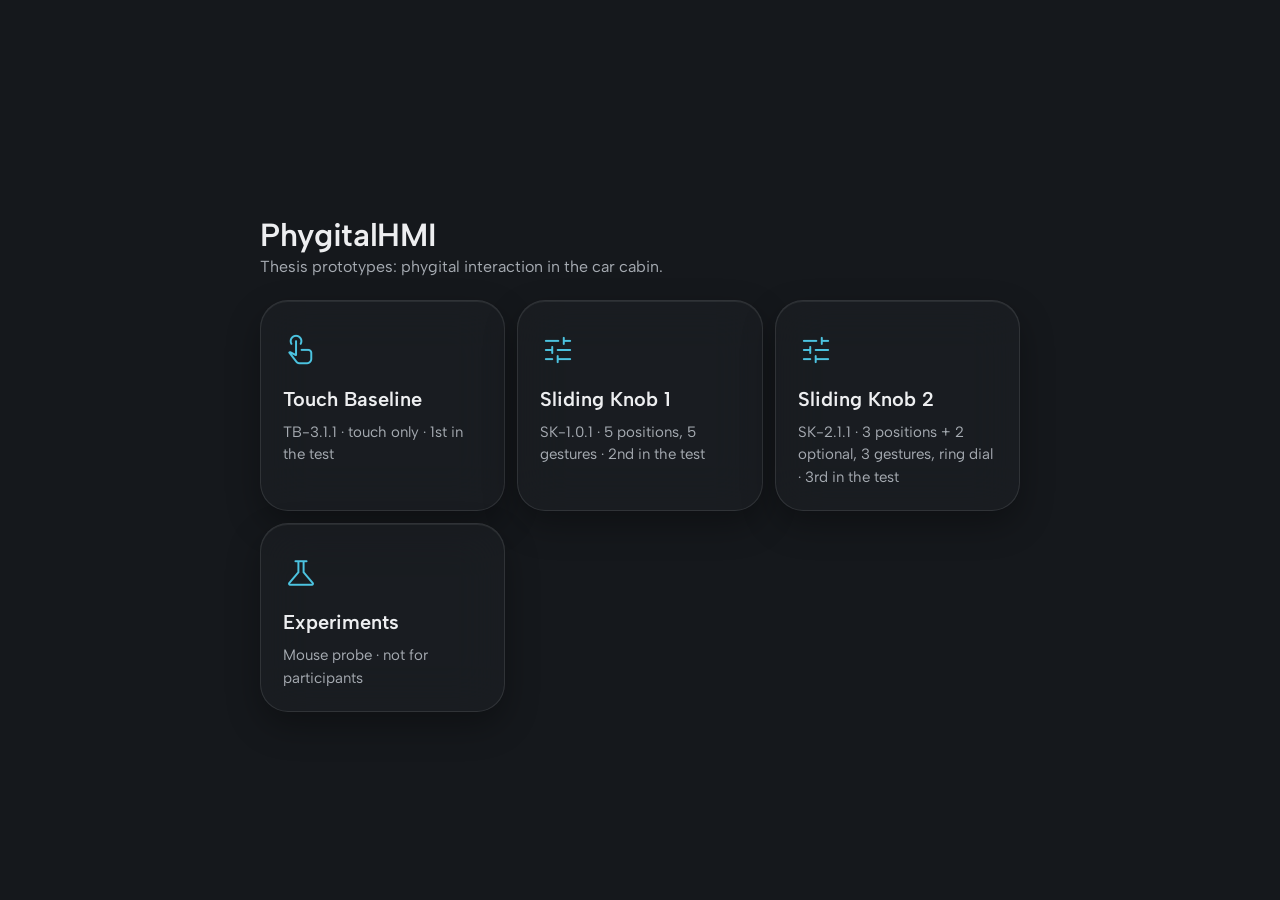
==== index.html @ fe495455 "SK-2.1.1: dial fixed per zone, moves only on a zone change Co-Authored-By: Claude Opus 5.5 <noreply@" ====
<!doctype html>
<html lang="en" data-theme="dark" data-accent="cyan">
<head>
<meta charset="utf-8">
<meta name="viewport" content="width=device-width, initial-scale=1, viewport-fit=cover">
<title>PhygitalHMI</title>
<link rel="preconnect" href="https://fonts.googleapis.com">
<link rel="preconnect" href="https://fonts.gstatic.com" crossorigin>
<link rel="stylesheet" href="https://fonts.googleapis.com/css2?family=Albert+Sans:wght@300;400;500;600&family=Material+Symbols+Rounded:opsz,wght,FILL,GRAD@20..48,100..700,0..1,-50..200&display=block">
<link rel="stylesheet" href="shared/tokens.css">
<style>
  * { box-sizing: border-box; }
  body { margin: 0; min-height: 100vh; background: var(--map); color: var(--tx); font-family: var(--font-ui);
         display: grid; place-items: center; padding: calc(var(--safe-top) + 24px) 24px 24px; }
  main { width: min(760px, 100%); display: flex; flex-direction: column; gap: 20px; }
  h1 { margin: 0; font-size: 32px; font-weight: 600; letter-spacing: -.01em; }
  p { margin: 0; color: var(--tx2); line-height: 1.6; }
  .grid { display: grid; grid-template-columns: repeat(auto-fit, minmax(220px, 1fr)); gap: var(--gap); }
  a.app { display: flex; flex-direction: column; gap: 10px; padding: 22px; border-radius: var(--r-card);
          text-decoration: none; color: var(--tx); min-height: 150px; }
  a.app .ms { font-size: 36px; color: var(--acc); }
  a.app b { font-size: 20px; font-weight: 600; }
  a.app span { color: var(--tx2); font-size: 15px; line-height: 1.5; }
  a.app[aria-disabled="true"] { opacity: .55; pointer-events: none; }
</style>
</head>
<body>
<main>
  <div>
    <h1>PhygitalHMI</h1>
    <p>Thesis prototypes: phygital interaction in the car cabin.</p>
  </div>
  <div class="grid">
    <a class="app glass" href="tb/"><span class="ms" aria-hidden="true">touch_app</span><b>Touch Baseline</b><span>TB-3.1.1 · touch only · 1st in the test</span></a>
    <a class="app glass" href="sk/"><span class="ms" aria-hidden="true">tune</span><b>Sliding Knob 1</b><span>SK-1.0.1 · 5 positions, 5 gestures · 2nd in the test</span></a>
    <a class="app glass" href="sk2/"><span class="ms" aria-hidden="true">tune</span><b>Sliding Knob 2</b><span>SK-2.1.1 · 3 positions + 2 optional, 3 gestures, ring dial · 3rd in the test</span></a>
    <a class="app glass" href="xp/"><span class="ms" aria-hidden="true">science</span><b>Experiments</b><span>Mouse probe · not for participants</span></a>
  </div>
</main>
</body>
</html>
---- shared/tokens.css ----
/* PhygitalHMI design tokens — direction D.
   Shared by tb/ and sk/. Theme: <html data-theme="dark|light">. Accent: <html data-accent="cyan|amber|green|violet|coral">.
   Every accent has a dark and a light value, each checked for at least 3:1 against the card colour of its theme. */

:root {
  /* type */
  --font-ui: "Albert Sans", system-ui, sans-serif;
  --fs-caption: 13px;
  --fs-body: 16px;
  --fs-title: 24px;
  --fs-value: 28px;
  --fs-hero: 46px;

  /* shape and spacing */
  --r-chip: 22px;
  --r-tile: 18px;
  --r-card: 28px;
  --gap: 12px;
  --pad: 16px;
  --touch-min: 56px;          /* smallest touch target */
  --safe-top: 28px;           /* iPadOS top blur (~5 mm); researcher setting */

  /* bottom climate bar: always dark, in both themes */
  --bar-bg: #0B0C0E;
  --bar-pill: #17191C;
  --bar-tx: #EDEEF0;
  --bar-tx2: #A6ABB2;
  --bar-off: #3A3E44;

  /* semantic colours */
  --hot: #FF6159;
  --cool: #5AA2FF;
  --heat: #FF7A45;
  --heat-bg: rgba(255, 122, 69, .15);
  --vent: #5AA2FF;
  --vent-bg: rgba(90, 162, 255, .15);

  /* dark theme (default) */
  --map: #15181C;
  --map-road: #1E2227;
  --map-main: #2A2F35;
  --card: #1D2025;
  --card2: #24282E;
  --tile: #2D3238;
  --line: #30353C;
  --tx: #EDEEF0;
  --tx2: #A6ABB2;
  --tx3: #8A9098;
  --off: #40454C;
  --sel-bg: #EDEEF0;
  --sel-tx: #0B0C0E;
  --band: rgba(255, 255, 255, .08);
  --glass-bg: rgba(30, 33, 38, .55);
  --glass-edge: rgba(255, 255, 255, .10);
  --glass-shadow: inset 0 1px 0 rgba(255, 255, 255, .07), 0 14px 34px rgba(0, 0, 0, .30);
  --glass-blur: blur(24px) saturate(1.25);

  --acc: var(--acc-dark);
  --acc-bg: color-mix(in srgb, var(--acc) 16%, transparent);
}

[data-theme="light"] {
  --map: #E4E3DF;
  --map-road: #F4F3F0;
  --map-main: #FFFFFF;
  --card: #F3F2EF;
  --card2: #E9E8E4;
  --tile: #FBFAF8;
  --line: #D4D2CD;
  --tx: #151617;
  --tx2: #4C4F53;
  --tx3: #64676B;
  --off: #CFCDC8;
  --sel-bg: #151617;
  --sel-tx: #FFFFFF;
  --band: rgba(20, 22, 24, .07);
  --heat: #C2410C;
  --heat-bg: rgba(194, 65, 12, .12);
  --vent: #1D6FD1;
  --vent-bg: rgba(29, 111, 209, .12);
  --hot: #D9362B;
  --cool: #1D6FD1;
  --glass-bg: rgba(246, 245, 242, .58);
  --glass-edge: rgba(255, 255, 255, .75);
  --glass-shadow: inset 0 1px 0 rgba(255, 255, 255, .7), 0 14px 34px rgba(20, 22, 24, .10);

  --acc: var(--acc-light);
}

/* accent presets (default cyan) */
:root,
[data-accent="cyan"]   { --acc-dark: #4CC3E0; --acc-light: #0F7E9C; }
[data-accent="amber"]  { --acc-dark: #F2A93B; --acc-light: #B86E00; }
[data-accent="green"]  { --acc-dark: #5BD08A; --acc-light: #1E8A4C; }
[data-accent="violet"] { --acc-dark: #A89BFF; --acc-light: #5B4BD1; }
[data-accent="coral"]  { --acc-dark: #FF8A75; --acc-light: #C2412C; }

/* matte glass for cards floating over the map */
.glass {
  background: var(--glass-bg);
  -webkit-backdrop-filter: var(--glass-blur);
  backdrop-filter: var(--glass-blur);
  border: 1px solid var(--glass-edge);
  box-shadow: var(--glass-shadow);
}

/* icons: Material Symbols Rounded, weight 300 */
.ms {
  font-family: "Material Symbols Rounded";
  font-weight: normal;
  font-style: normal;
  font-size: 28px;
  line-height: 1;
  font-variation-settings: "wght" 300, "FILL" 0;
  -webkit-font-smoothing: antialiased;
  user-select: none;
}
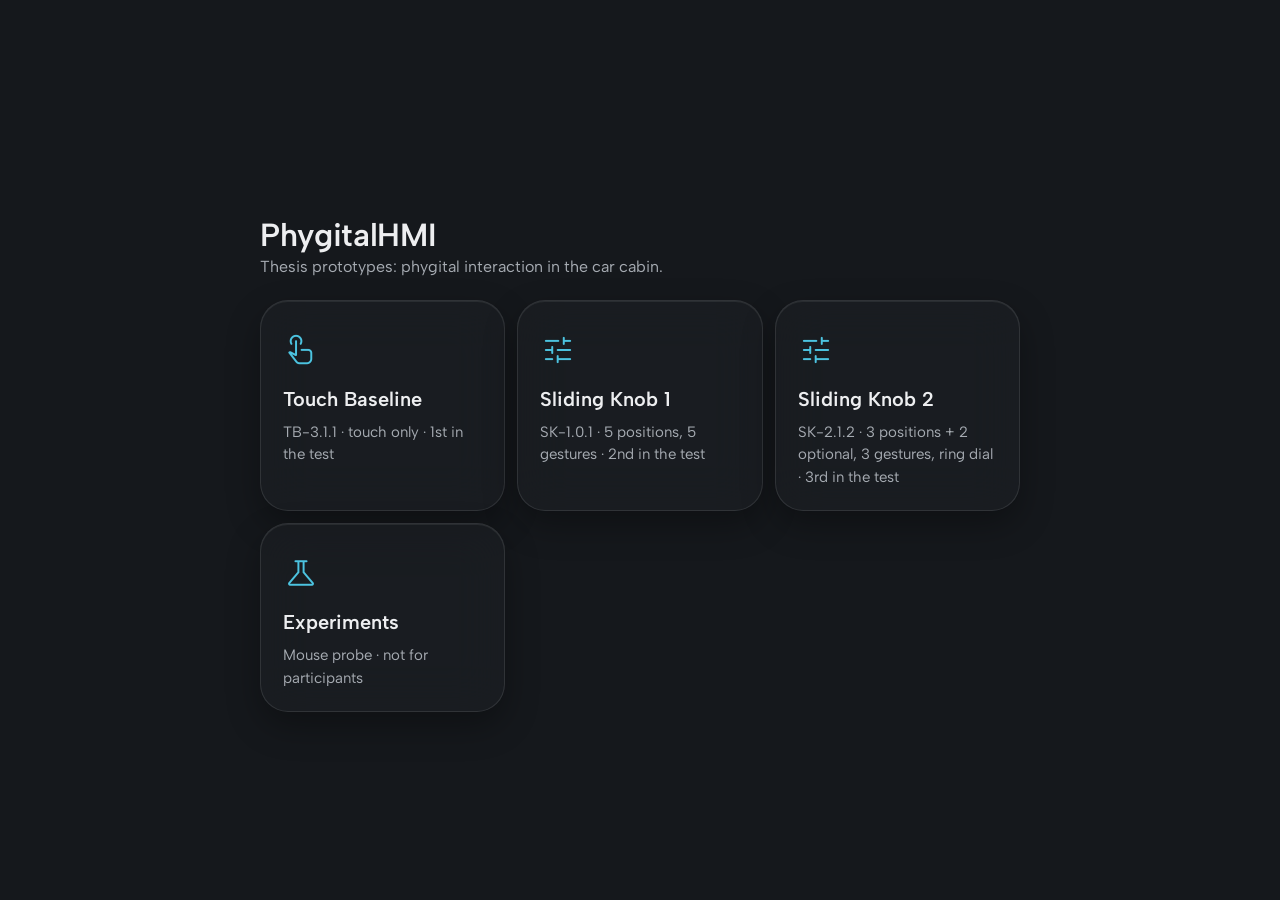
==== commit 2545b926: "SK-2.1.2: corner dial icon and label inside the visible disc Co-Authored-By: Claude Opus 5.5 <norepl" ====
--- a/index.html
+++ b/index.html
@@ -33,7 +33,7 @@
   <div class="grid">
     <a class="app glass" href="tb/"><span class="ms" aria-hidden="true">touch_app</span><b>Touch Baseline</b><span>TB-3.1.1 · touch only · 1st in the test</span></a>
     <a class="app glass" href="sk/"><span class="ms" aria-hidden="true">tune</span><b>Sliding Knob 1</b><span>SK-1.0.1 · 5 positions, 5 gestures · 2nd in the test</span></a>
-    <a class="app glass" href="sk2/"><span class="ms" aria-hidden="true">tune</span><b>Sliding Knob 2</b><span>SK-2.1.1 · 3 positions + 2 optional, 3 gestures, ring dial · 3rd in the test</span></a>
+    <a class="app glass" href="sk2/"><span class="ms" aria-hidden="true">tune</span><b>Sliding Knob 2</b><span>SK-2.1.2 · 3 positions + 2 optional, 3 gestures, ring dial · 3rd in the test</span></a>
     <a class="app glass" href="xp/"><span class="ms" aria-hidden="true">science</span><b>Experiments</b><span>Mouse probe · not for participants</span></a>
   </div>
 </main>
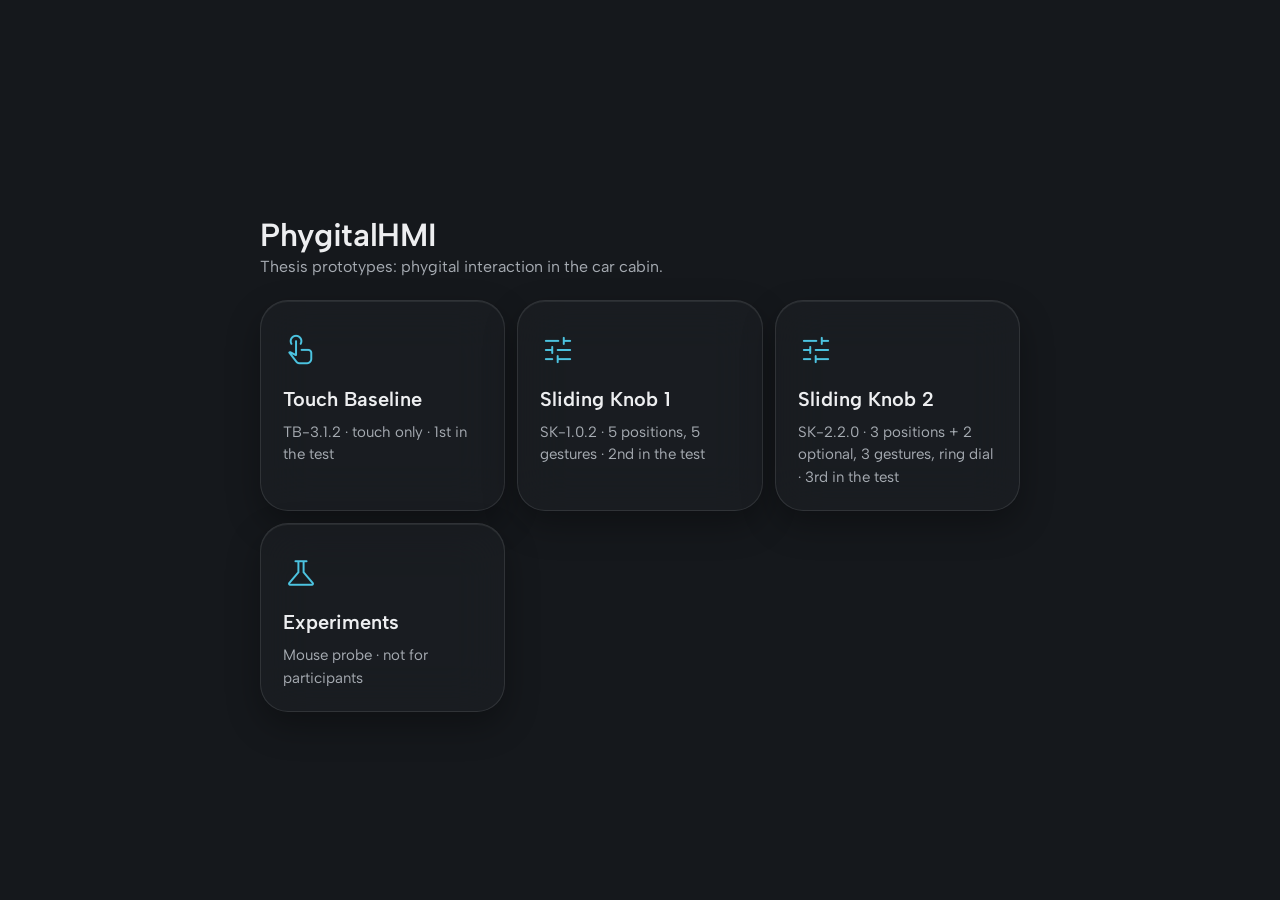
==== commit 67ce7c16: "Automatic Ch5 session in researcher mode (TB-3.1.2, SK-1.0.2, SK-2.2.0); SK2 dial position and size " ====
--- a/index.html
+++ b/index.html
@@ -31,9 +31,9 @@
     <p>Thesis prototypes: phygital interaction in the car cabin.</p>
   </div>
   <div class="grid">
-    <a class="app glass" href="tb/"><span class="ms" aria-hidden="true">touch_app</span><b>Touch Baseline</b><span>TB-3.1.1 · touch only · 1st in the test</span></a>
-    <a class="app glass" href="sk/"><span class="ms" aria-hidden="true">tune</span><b>Sliding Knob 1</b><span>SK-1.0.1 · 5 positions, 5 gestures · 2nd in the test</span></a>
-    <a class="app glass" href="sk2/"><span class="ms" aria-hidden="true">tune</span><b>Sliding Knob 2</b><span>SK-2.1.2 · 3 positions + 2 optional, 3 gestures, ring dial · 3rd in the test</span></a>
+    <a class="app glass" href="tb/"><span class="ms" aria-hidden="true">touch_app</span><b>Touch Baseline</b><span>TB-3.1.2 · touch only · 1st in the test</span></a>
+    <a class="app glass" href="sk/"><span class="ms" aria-hidden="true">tune</span><b>Sliding Knob 1</b><span>SK-1.0.2 · 5 positions, 5 gestures · 2nd in the test</span></a>
+    <a class="app glass" href="sk2/"><span class="ms" aria-hidden="true">tune</span><b>Sliding Knob 2</b><span>SK-2.2.0 · 3 positions + 2 optional, 3 gestures, ring dial · 3rd in the test</span></a>
     <a class="app glass" href="xp/"><span class="ms" aria-hidden="true">science</span><b>Experiments</b><span>Mouse probe · not for participants</span></a>
   </div>
 </main>
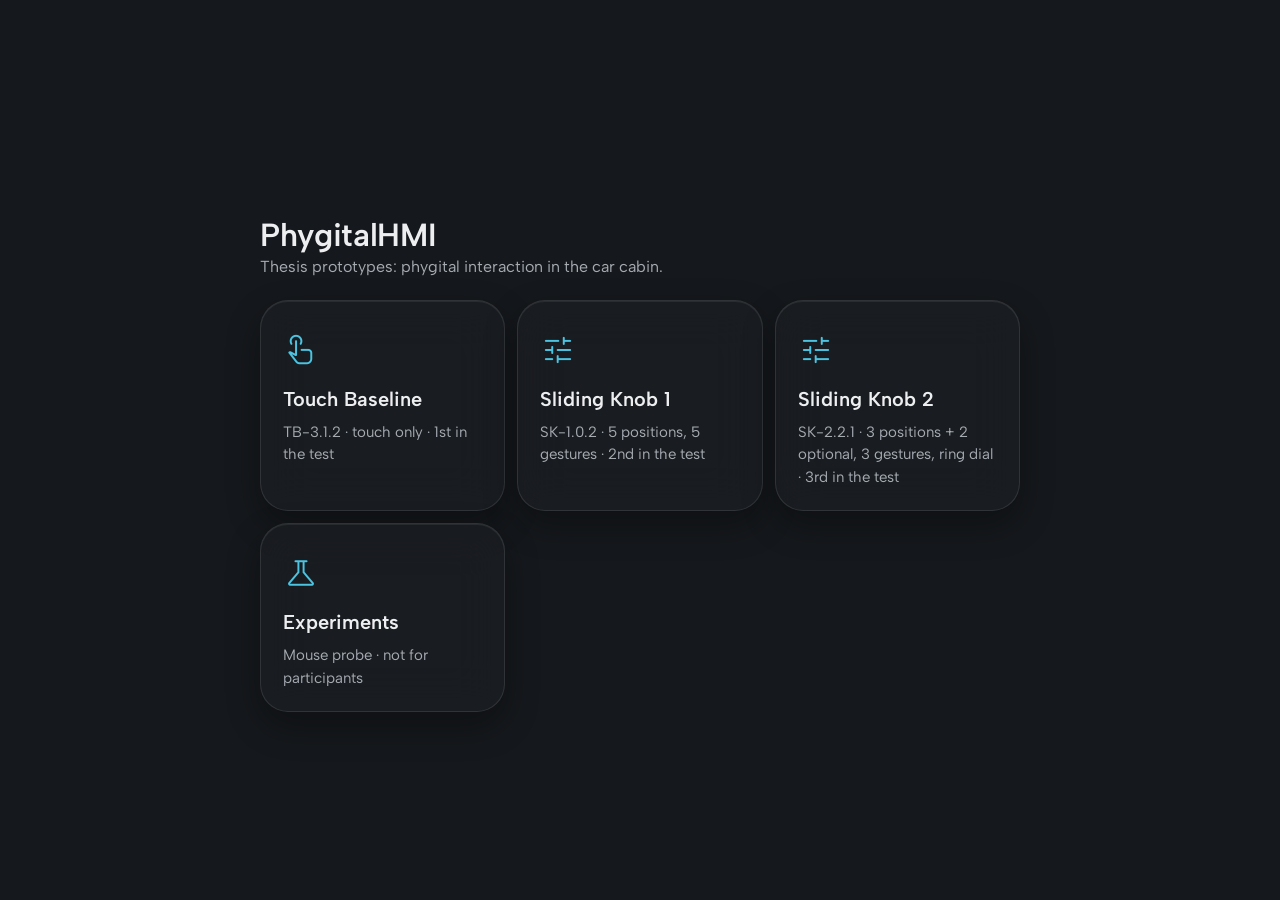
==== commit 9ff0f787: "SK-2.2.1: dial icon and label as HTML; second-value icon during hold + turn Co-Authored-By: Claude O" ====
--- a/index.html
+++ b/index.html
@@ -33,7 +33,7 @@
   <div class="grid">
     <a class="app glass" href="tb/"><span class="ms" aria-hidden="true">touch_app</span><b>Touch Baseline</b><span>TB-3.1.2 · touch only · 1st in the test</span></a>
     <a class="app glass" href="sk/"><span class="ms" aria-hidden="true">tune</span><b>Sliding Knob 1</b><span>SK-1.0.2 · 5 positions, 5 gestures · 2nd in the test</span></a>
-    <a class="app glass" href="sk2/"><span class="ms" aria-hidden="true">tune</span><b>Sliding Knob 2</b><span>SK-2.2.0 · 3 positions + 2 optional, 3 gestures, ring dial · 3rd in the test</span></a>
+    <a class="app glass" href="sk2/"><span class="ms" aria-hidden="true">tune</span><b>Sliding Knob 2</b><span>SK-2.2.1 · 3 positions + 2 optional, 3 gestures, ring dial · 3rd in the test</span></a>
     <a class="app glass" href="xp/"><span class="ms" aria-hidden="true">science</span><b>Experiments</b><span>Mouse probe · not for participants</span></a>
   </div>
 </main>
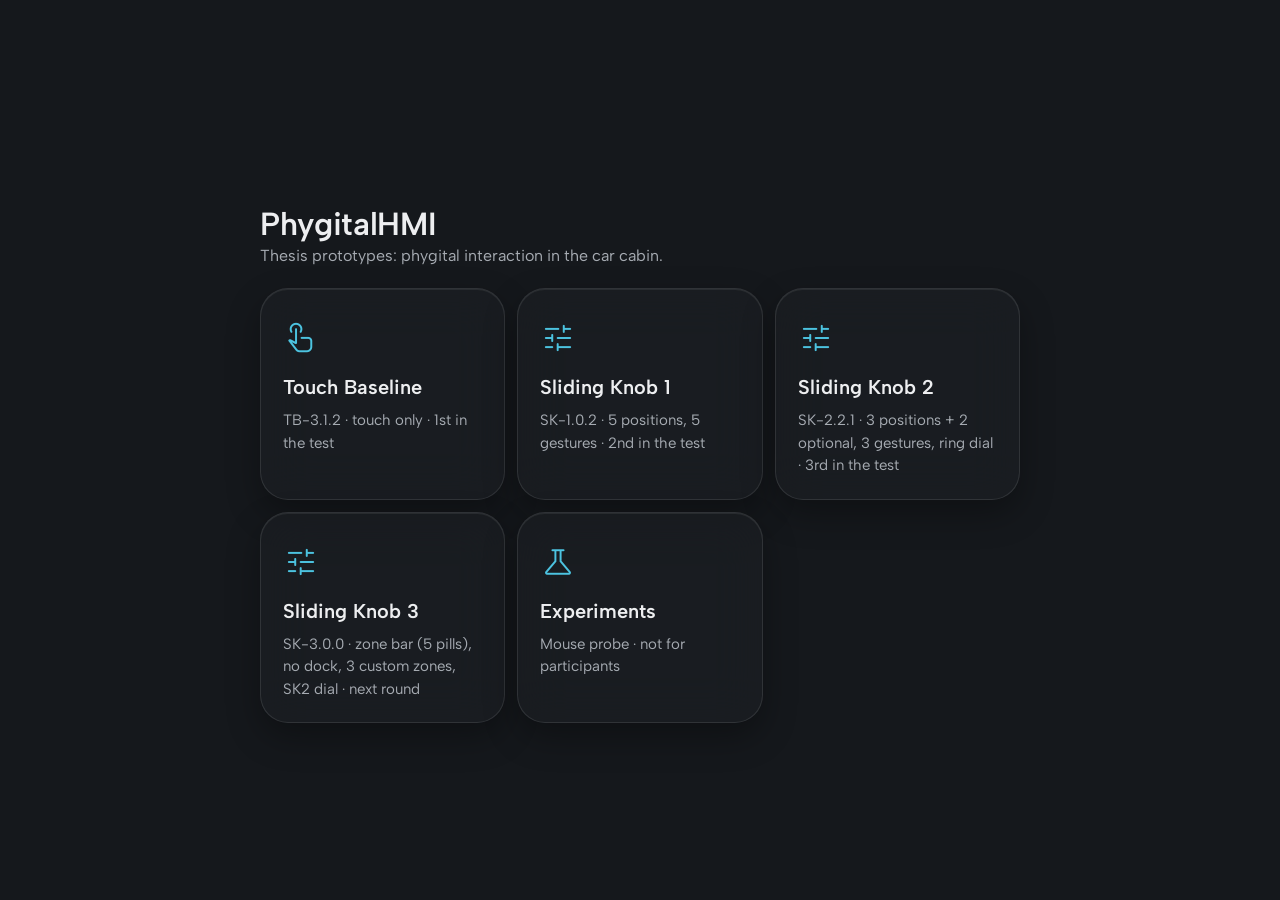
==== commit 74a4ac7d: "SK-3.0.0: new SK3 app — zone bar (5 pills over the knob zones) replaces dock and climate bar, temper" ====
--- a/index.html
+++ b/index.html
@@ -34,6 +34,7 @@
     <a class="app glass" href="tb/"><span class="ms" aria-hidden="true">touch_app</span><b>Touch Baseline</b><span>TB-3.1.2 · touch only · 1st in the test</span></a>
     <a class="app glass" href="sk/"><span class="ms" aria-hidden="true">tune</span><b>Sliding Knob 1</b><span>SK-1.0.2 · 5 positions, 5 gestures · 2nd in the test</span></a>
     <a class="app glass" href="sk2/"><span class="ms" aria-hidden="true">tune</span><b>Sliding Knob 2</b><span>SK-2.2.1 · 3 positions + 2 optional, 3 gestures, ring dial · 3rd in the test</span></a>
+    <a class="app glass" href="sk3/"><span class="ms" aria-hidden="true">tune</span><b>Sliding Knob 3</b><span>SK-3.0.0 · zone bar (5 pills), no dock, 3 custom zones, SK2 dial · next round</span></a>
     <a class="app glass" href="xp/"><span class="ms" aria-hidden="true">science</span><b>Experiments</b><span>Mouse probe · not for participants</span></a>
   </div>
 </main>
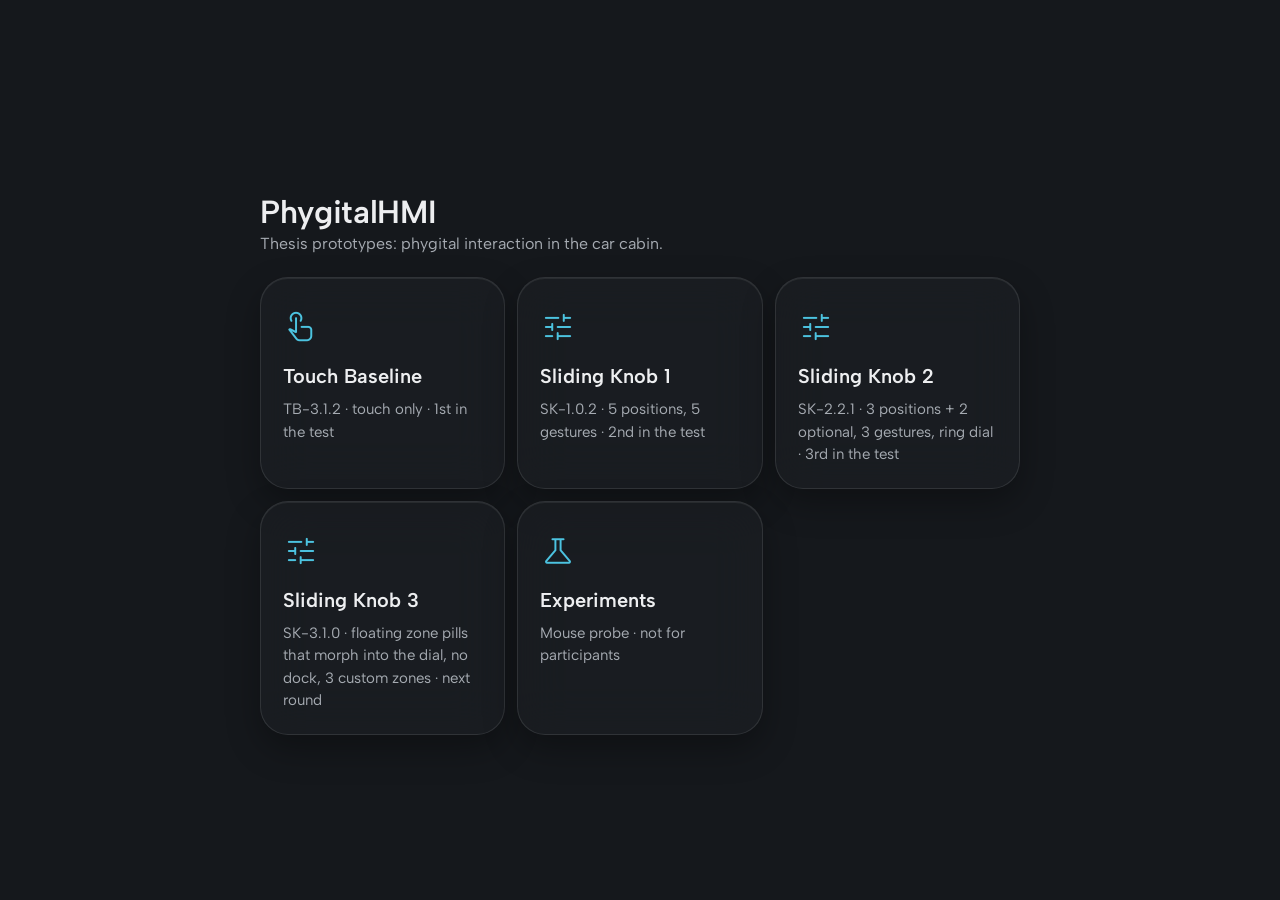
==== commit 6fb04c38: "SK-3.1.0: pills float with no bar; turn/press morphs the pill into the SK2 dial on the bottom edge, " ====
--- a/index.html
+++ b/index.html
@@ -34,7 +34,7 @@
     <a class="app glass" href="tb/"><span class="ms" aria-hidden="true">touch_app</span><b>Touch Baseline</b><span>TB-3.1.2 · touch only · 1st in the test</span></a>
     <a class="app glass" href="sk/"><span class="ms" aria-hidden="true">tune</span><b>Sliding Knob 1</b><span>SK-1.0.2 · 5 positions, 5 gestures · 2nd in the test</span></a>
     <a class="app glass" href="sk2/"><span class="ms" aria-hidden="true">tune</span><b>Sliding Knob 2</b><span>SK-2.2.1 · 3 positions + 2 optional, 3 gestures, ring dial · 3rd in the test</span></a>
-    <a class="app glass" href="sk3/"><span class="ms" aria-hidden="true">tune</span><b>Sliding Knob 3</b><span>SK-3.0.0 · zone bar (5 pills), no dock, 3 custom zones, SK2 dial · next round</span></a>
+    <a class="app glass" href="sk3/"><span class="ms" aria-hidden="true">tune</span><b>Sliding Knob 3</b><span>SK-3.1.0 · floating zone pills that morph into the dial, no dock, 3 custom zones · next round</span></a>
     <a class="app glass" href="xp/"><span class="ms" aria-hidden="true">science</span><b>Experiments</b><span>Mouse probe · not for participants</span></a>
   </div>
 </main>
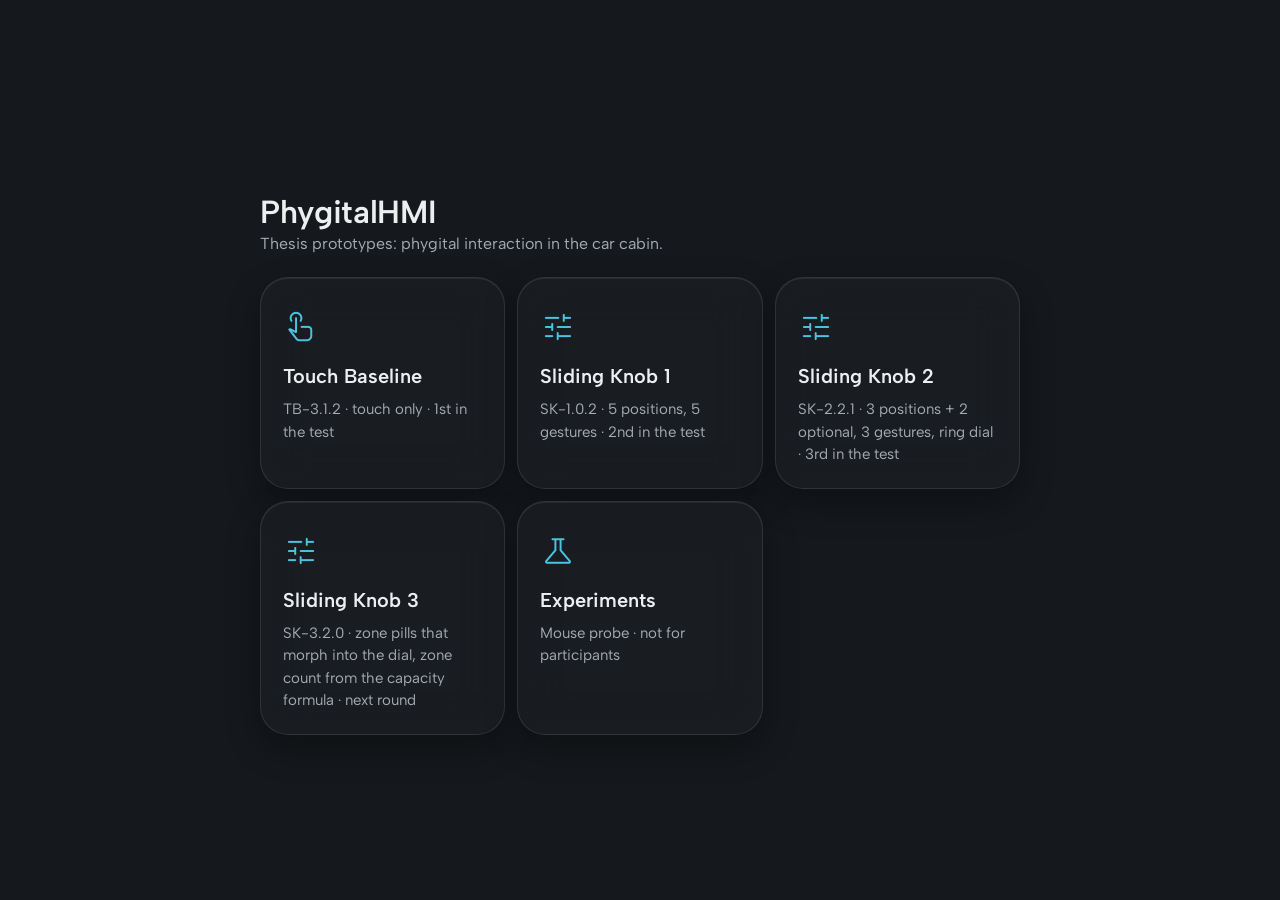
==== commit 7e4c3ac7: "SK-3.2.0: zone count from the capacity formula (screen width, landmarks), priority-filled middle zon" ====
--- a/index.html
+++ b/index.html
@@ -34,7 +34,7 @@
     <a class="app glass" href="tb/"><span class="ms" aria-hidden="true">touch_app</span><b>Touch Baseline</b><span>TB-3.1.2 · touch only · 1st in the test</span></a>
     <a class="app glass" href="sk/"><span class="ms" aria-hidden="true">tune</span><b>Sliding Knob 1</b><span>SK-1.0.2 · 5 positions, 5 gestures · 2nd in the test</span></a>
     <a class="app glass" href="sk2/"><span class="ms" aria-hidden="true">tune</span><b>Sliding Knob 2</b><span>SK-2.2.1 · 3 positions + 2 optional, 3 gestures, ring dial · 3rd in the test</span></a>
-    <a class="app glass" href="sk3/"><span class="ms" aria-hidden="true">tune</span><b>Sliding Knob 3</b><span>SK-3.1.0 · floating zone pills that morph into the dial, no dock, 3 custom zones · next round</span></a>
+    <a class="app glass" href="sk3/"><span class="ms" aria-hidden="true">tune</span><b>Sliding Knob 3</b><span>SK-3.2.0 · zone pills that morph into the dial, zone count from the capacity formula · next round</span></a>
     <a class="app glass" href="xp/"><span class="ms" aria-hidden="true">science</span><b>Experiments</b><span>Mouse probe · not for participants</span></a>
   </div>
 </main>
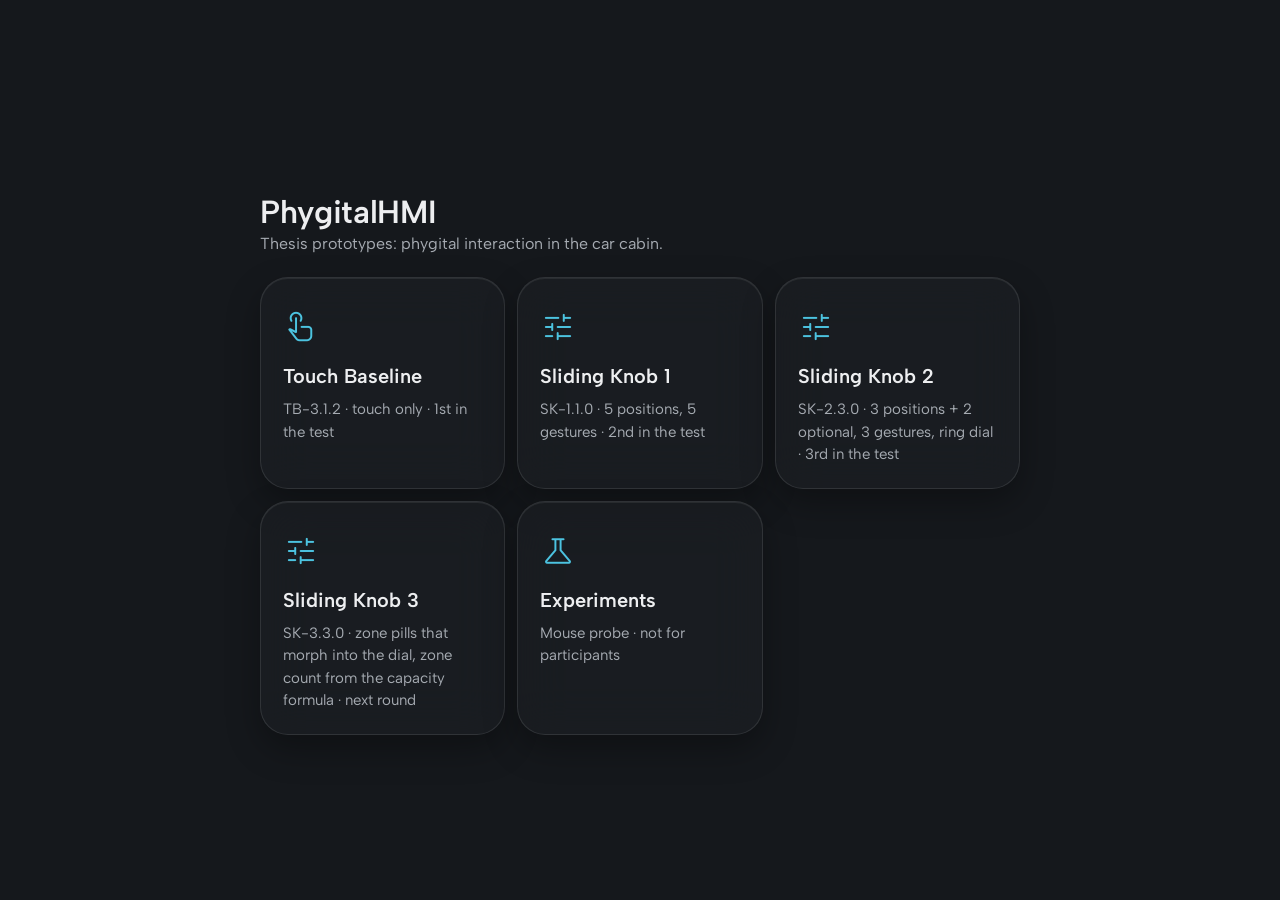
==== commit 91e6a755: "SK-1.1.0, SK-2.3.0, SK-3.3.0: hold Ctrl for touch mode on desktop (cursor, clicks, wheel scrolls; kn" ====
--- a/index.html
+++ b/index.html
@@ -32,9 +32,9 @@
   </div>
   <div class="grid">
     <a class="app glass" href="tb/"><span class="ms" aria-hidden="true">touch_app</span><b>Touch Baseline</b><span>TB-3.1.2 · touch only · 1st in the test</span></a>
-    <a class="app glass" href="sk/"><span class="ms" aria-hidden="true">tune</span><b>Sliding Knob 1</b><span>SK-1.0.2 · 5 positions, 5 gestures · 2nd in the test</span></a>
-    <a class="app glass" href="sk2/"><span class="ms" aria-hidden="true">tune</span><b>Sliding Knob 2</b><span>SK-2.2.1 · 3 positions + 2 optional, 3 gestures, ring dial · 3rd in the test</span></a>
-    <a class="app glass" href="sk3/"><span class="ms" aria-hidden="true">tune</span><b>Sliding Knob 3</b><span>SK-3.2.0 · zone pills that morph into the dial, zone count from the capacity formula · next round</span></a>
+    <a class="app glass" href="sk/"><span class="ms" aria-hidden="true">tune</span><b>Sliding Knob 1</b><span>SK-1.1.0 · 5 positions, 5 gestures · 2nd in the test</span></a>
+    <a class="app glass" href="sk2/"><span class="ms" aria-hidden="true">tune</span><b>Sliding Knob 2</b><span>SK-2.3.0 · 3 positions + 2 optional, 3 gestures, ring dial · 3rd in the test</span></a>
+    <a class="app glass" href="sk3/"><span class="ms" aria-hidden="true">tune</span><b>Sliding Knob 3</b><span>SK-3.3.0 · zone pills that morph into the dial, zone count from the capacity formula · next round</span></a>
     <a class="app glass" href="xp/"><span class="ms" aria-hidden="true">science</span><b>Experiments</b><span>Mouse probe · not for participants</span></a>
   </div>
 </main>
